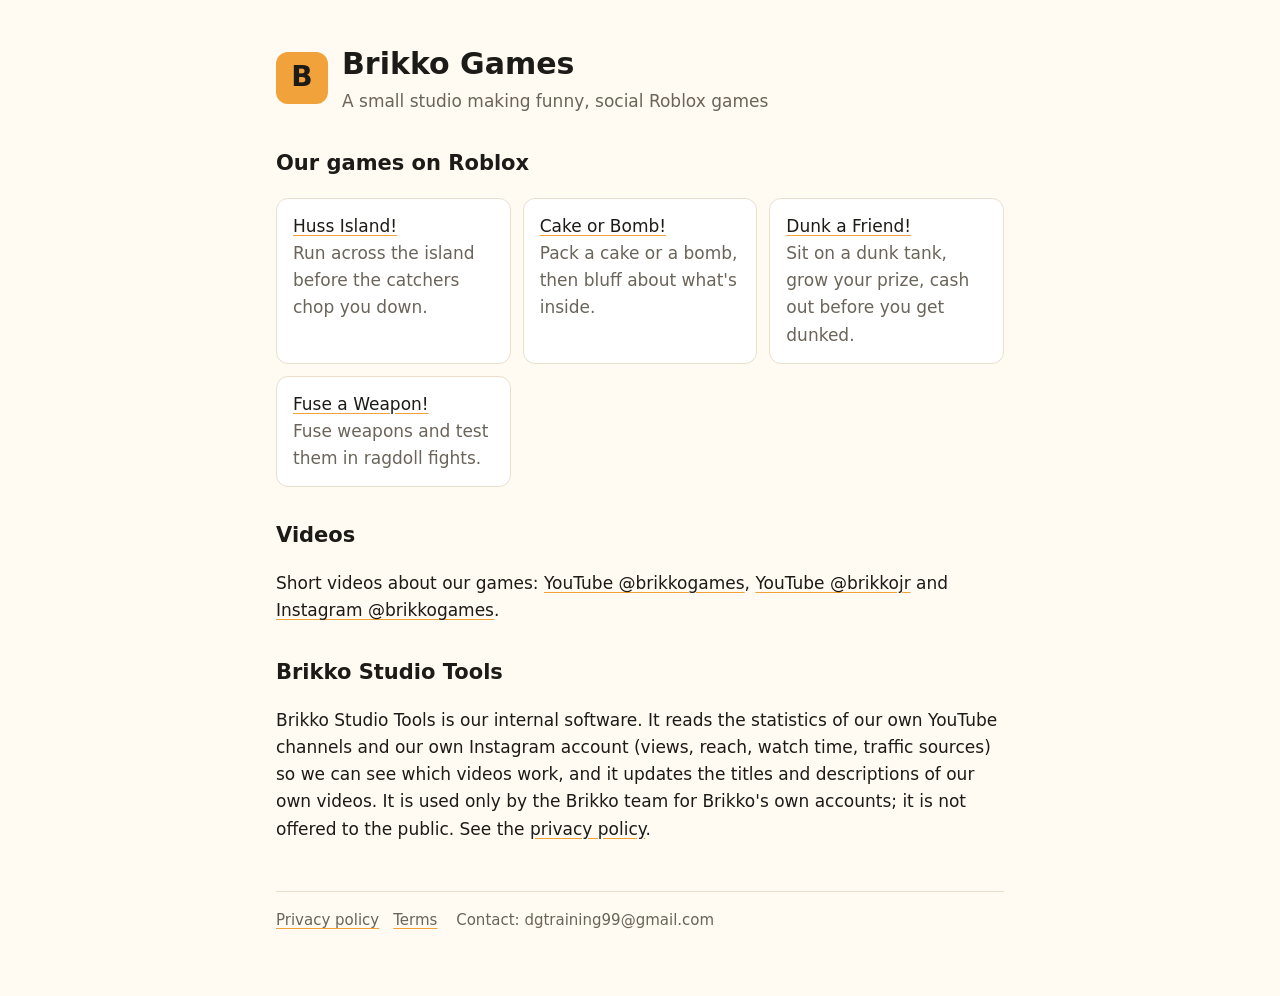
==== index.html @ 396ea017 "Brikko site: home, privacy policy, terms (for the Google OAuth app branding) Co-Authored-By: Claude " ====
<!doctype html>
<html lang="en">
<head>
<meta charset="utf-8">
<meta name="viewport" content="width=device-width, initial-scale=1">
<title>Brikko Games</title>
<meta name="description" content="Brikko makes funny, social Roblox games for kids and posts short videos about them.">
<link rel="stylesheet" href="style.css">
</head>
<body>
<main>
  <header>
    <div class="logo" aria-hidden="true">B</div>
    <div>
      <h1>Brikko Games</h1>
      <div class="muted">A small studio making funny, social Roblox games</div>
    </div>
  </header>

  <h2>Our games on Roblox</h2>
  <ul class="cards">
    <li><a href="https://www.roblox.com/games/137340797053956">Huss Island!</a><br><span class="muted">Run across the island before the catchers chop you down.</span></li>
    <li><a href="https://www.roblox.com/games/122234156914021">Cake or Bomb!</a><br><span class="muted">Pack a cake or a bomb, then bluff about what's inside.</span></li>
    <li><a href="https://www.roblox.com/games/133152800633482">Dunk a Friend!</a><br><span class="muted">Sit on a dunk tank, grow your prize, cash out before you get dunked.</span></li>
    <li><a href="https://www.roblox.com/games/70468558030377">Fuse a Weapon!</a><br><span class="muted">Fuse weapons and test them in ragdoll fights.</span></li>
  </ul>

  <h2>Videos</h2>
  <p>Short videos about our games: <a href="https://www.youtube.com/@brikkogames">YouTube @brikkogames</a>,
     <a href="https://www.youtube.com/@brikkojr">YouTube @brikkojr</a> and <a href="https://www.instagram.com/brikkogames/">Instagram @brikkogames</a>.</p>

  <h2>Brikko Studio Tools</h2>
  <p>Brikko Studio Tools is our internal software. It reads the statistics of our own YouTube channels and our own Instagram
     account (views, reach, watch time, traffic sources) so we can see which videos work, and it updates the titles and
     descriptions of our own videos. It is used only by the Brikko team for Brikko's own accounts; it is not offered to
     the public. See the <a href="privacy.html">privacy policy</a>.</p>

  <footer>
    <a href="privacy.html">Privacy policy</a><a href="terms.html">Terms</a>
    <span>Contact: dgtraining99@gmail.com</span>
  </footer>
</main>
</body>
</html>
---- style.css ----
:root { --bg: #fffaf2; --fg: #1d1b18; --muted: #6b645a; --accent: #f2a23a; --card: #ffffff; --line: #eadfcd; }
@media (prefers-color-scheme: dark) { :root { --bg: #17150f; --fg: #f3ede2; --muted: #b3aa9b; --accent: #f2a23a; --card: #211e17; --line: #3a342a; } }
* { box-sizing: border-box; }
body { margin: 0; background: var(--bg); color: var(--fg); font: 17px/1.6 system-ui, -apple-system, "Segoe UI", Roboto, sans-serif; }
main { max-width: 760px; margin: 0 auto; padding: 40px 16px 64px; }
header { display: flex; align-items: center; gap: 14px; margin-bottom: 28px; }
.logo { width: 52px; height: 52px; border-radius: 12px; background: var(--accent); display: grid; place-items: center; font-weight: 800; font-size: 28px; color: #1d1b18; }
h1 { font-size: 30px; margin: 0; }
h2 { font-size: 21px; margin: 32px 0 8px; }
p, li { color: var(--fg); }
.muted { color: var(--muted); }
.cards { display: grid; grid-template-columns: repeat(auto-fit, minmax(220px, 1fr)); gap: 12px; padding: 0; list-style: none; }
.cards li { background: var(--card); border: 1px solid var(--line); border-radius: 12px; padding: 14px 16px; }
a { color: inherit; text-decoration-color: var(--accent); text-underline-offset: 3px; }
footer { margin-top: 48px; padding-top: 16px; border-top: 1px solid var(--line); font-size: 15px; color: var(--muted); }
footer a { margin-right: 14px; }
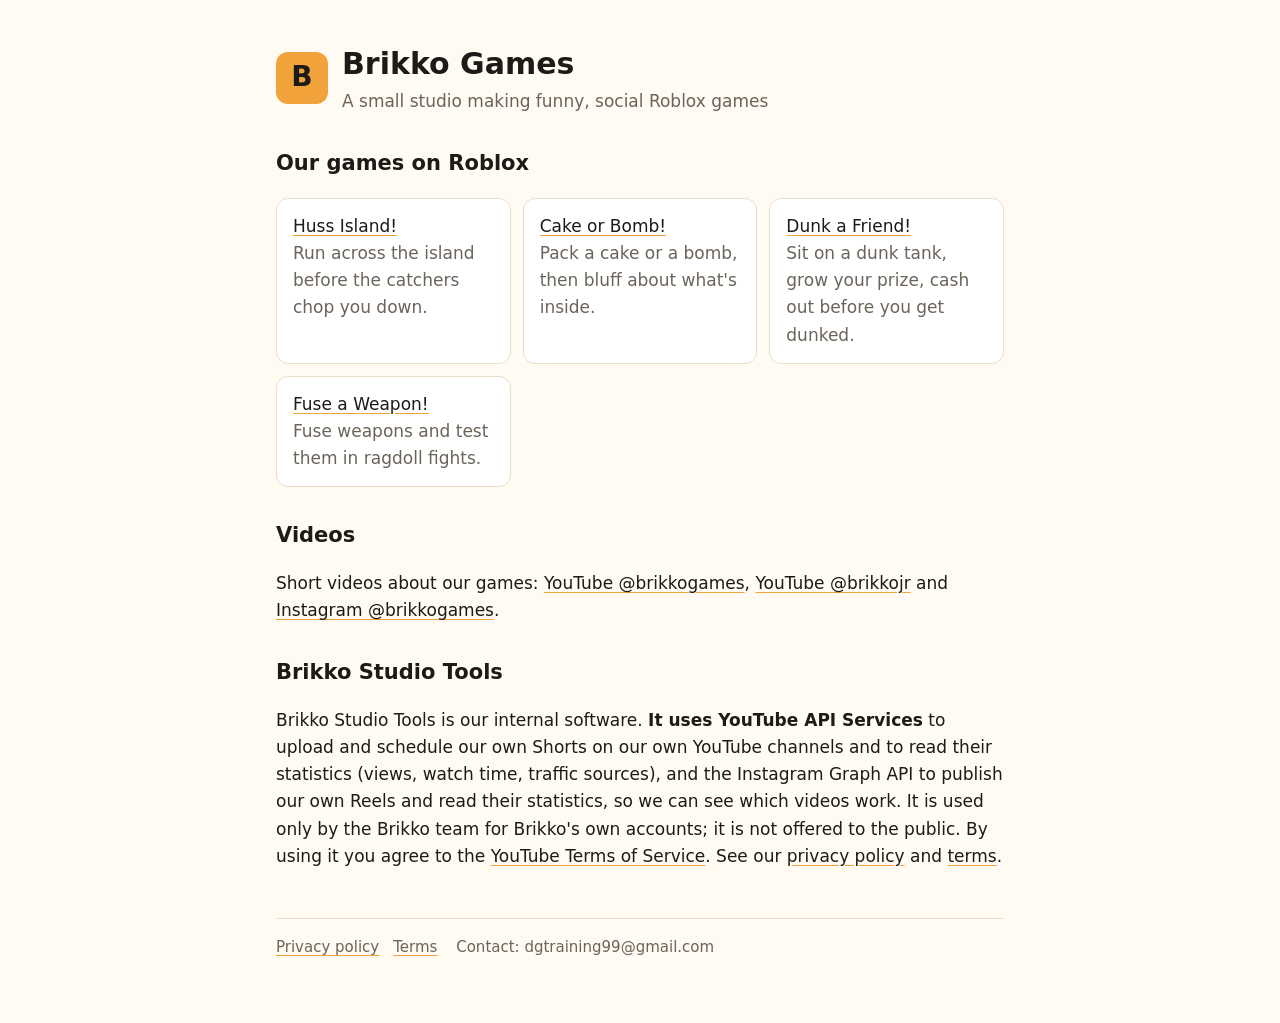
==== commit cd59016a: "Privacy policy + terms: YouTube API Services statement, YouTube ToS agreement, Google security-setti" ====
--- a/index.html
+++ b/index.html
@@ -30,10 +30,12 @@
      <a href="https://www.youtube.com/@brikkojr">YouTube @brikkojr</a> and <a href="https://www.instagram.com/brikkogames/">Instagram @brikkogames</a>.</p>
 
   <h2>Brikko Studio Tools</h2>
-  <p>Brikko Studio Tools is our internal software. It reads the statistics of our own YouTube channels and our own Instagram
-     account (views, reach, watch time, traffic sources) so we can see which videos work, and it updates the titles and
-     descriptions of our own videos. It is used only by the Brikko team for Brikko's own accounts; it is not offered to
-     the public. See the <a href="privacy.html">privacy policy</a>.</p>
+  <p>Brikko Studio Tools is our internal software. <strong>It uses YouTube API Services</strong> to upload and schedule
+     our own Shorts on our own YouTube channels and to read their statistics (views, watch time, traffic sources), and the
+     Instagram Graph API to publish our own Reels and read their statistics, so we can see which videos work. It is used
+     only by the Brikko team for Brikko's own accounts; it is not offered to the public. By using it you agree to the
+     <a href="https://www.youtube.com/t/terms">YouTube Terms of Service</a>. See our <a href="privacy.html">privacy policy</a>
+     and <a href="terms.html">terms</a>.</p>
 
   <footer>
     <a href="privacy.html">Privacy policy</a><a href="terms.html">Terms</a>
